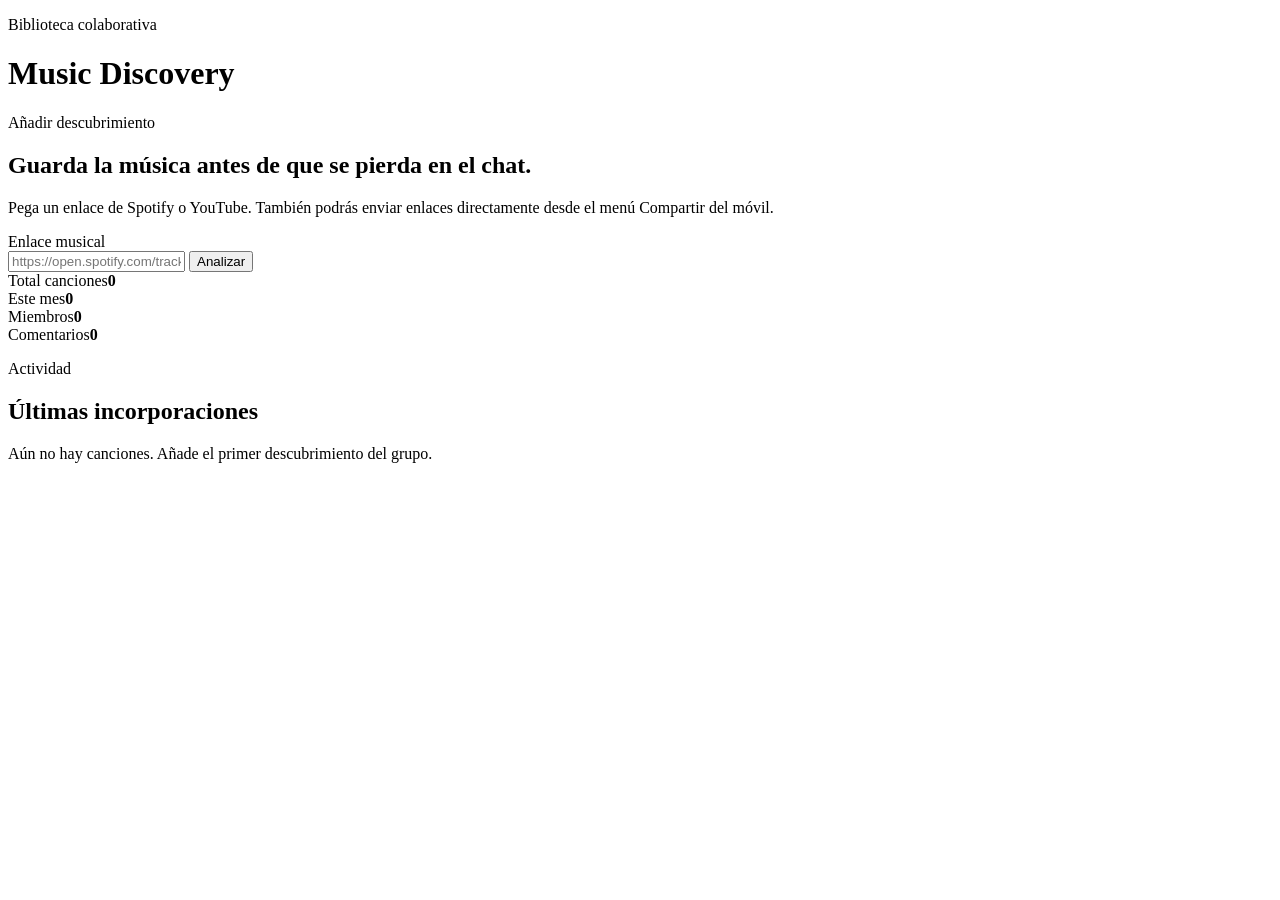
==== frontend/index.html @ 1d6a6ad3 "feat(frontend): add initial dashboard" ====
<!doctype html>
<html lang="es">
<head>
  <meta charset="utf-8">
  <meta name="viewport" content="width=device-width,initial-scale=1">
  <meta name="theme-color" content="#171717">
  <title>Music Discovery</title>
  <link rel="manifest" href="./manifest.webmanifest">
  <link rel="stylesheet" href="./css/main.css">
</head>
<body>
  <header class="topbar">
    <div>
      <p class="eyebrow">Biblioteca colaborativa</p>
      <h1>Music Discovery</h1>
    </div>
    <button id="installButton" class="button button-secondary" hidden>Instalar</button>
  </header>

  <main>
    <section class="hero panel">
      <div>
        <p class="eyebrow">Añadir descubrimiento</p>
        <h2>Guarda la música antes de que se pierda en el chat.</h2>
        <p>Pega un enlace de Spotify o YouTube. También podrás enviar enlaces directamente desde el menú Compartir del móvil.</p>
      </div>
      <form id="linkForm" class="share-form">
        <label for="musicUrl">Enlace musical</label>
        <div class="input-row">
          <input id="musicUrl" name="url" type="url" required placeholder="https://open.spotify.com/track/…">
          <button class="button" type="submit">Analizar</button>
        </div>
      </form>
      <div id="linkResult" class="result" hidden></div>
    </section>

    <section class="stats-grid" aria-label="Resumen">
      <article class="stat panel"><span>Total canciones</span><strong>0</strong></article>
      <article class="stat panel"><span>Este mes</span><strong>0</strong></article>
      <article class="stat panel"><span>Miembros</span><strong>0</strong></article>
      <article class="stat panel"><span>Comentarios</span><strong>0</strong></article>
    </section>

    <section class="panel">
      <div class="section-heading">
        <div><p class="eyebrow">Actividad</p><h2>Últimas incorporaciones</h2></div>
      </div>
      <div class="empty-state">
        <p>Aún no hay canciones. Añade el primer descubrimiento del grupo.</p>
      </div>
    </section>
  </main>

  <script type="module" src="./js/app.js"></script>
</body>
</html>
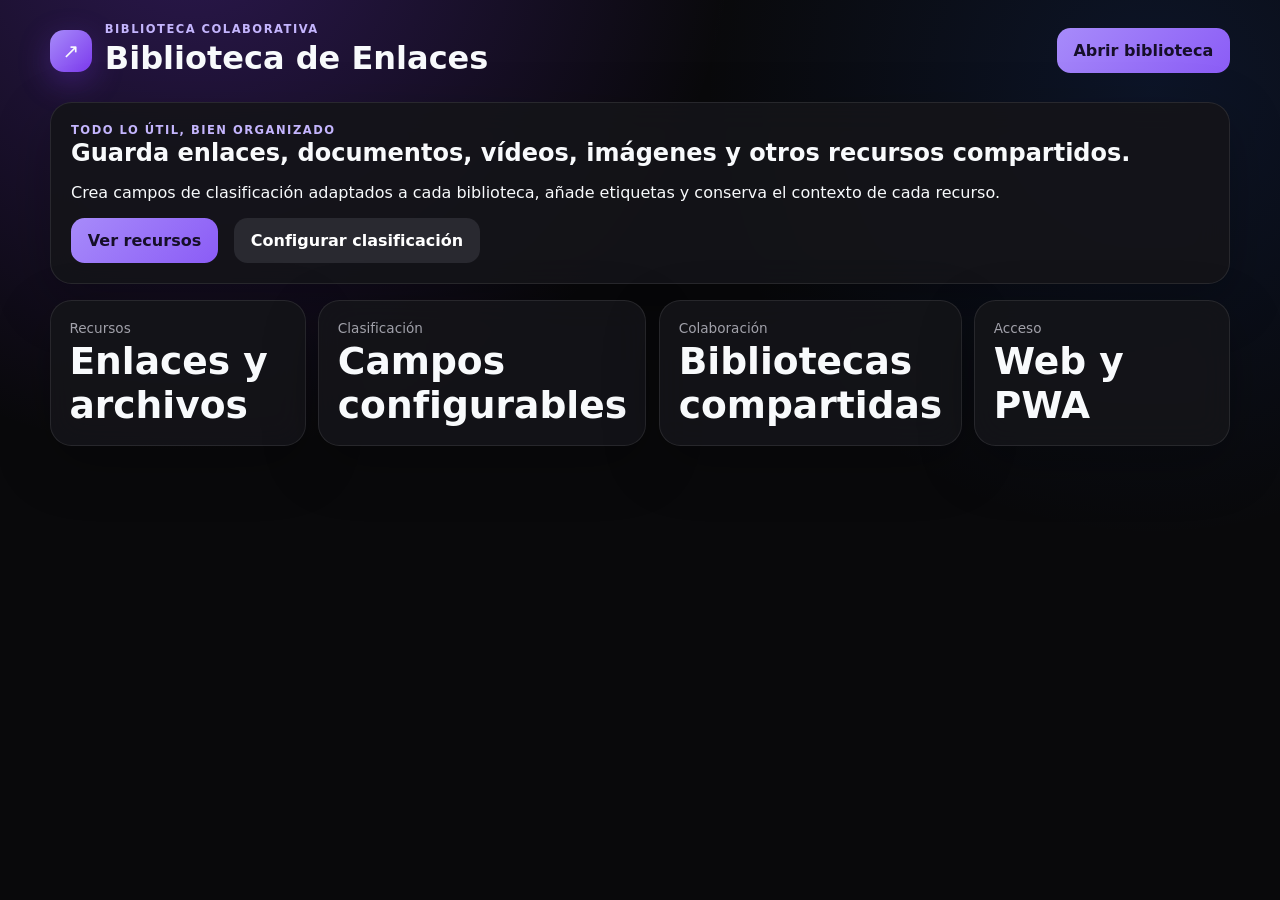
==== commit 7644e691: "Adaptar portada a Biblioteca de Enlaces" ====
--- a/frontend/index.html
+++ b/frontend/index.html
@@ -3,54 +3,47 @@
 <head>
   <meta charset="utf-8">
   <meta name="viewport" content="width=device-width,initial-scale=1">
-  <meta name="theme-color" content="#171717">
-  <title>Music Discovery</title>
+  <meta name="theme-color" content="#09090b">
+  <meta name="description" content="Biblioteca colaborativa para guardar, clasificar y compartir enlaces y recursos.">
+  <title>Biblioteca de Enlaces</title>
   <link rel="manifest" href="./manifest.webmanifest">
   <link rel="stylesheet" href="./css/main.css">
+  <link rel="stylesheet" href="./css/library-layout.css">
 </head>
 <body>
   <header class="topbar">
-    <div>
-      <p class="eyebrow">Biblioteca colaborativa</p>
-      <h1>Music Discovery</h1>
+    <div class="brand">
+      <div class="brand-mark">↗</div>
+      <div>
+        <p class="eyebrow">Biblioteca colaborativa</p>
+        <h1>Biblioteca de Enlaces</h1>
+      </div>
     </div>
-    <button id="installButton" class="button button-secondary" hidden>Instalar</button>
+    <a class="button" href="./resources.html">Abrir biblioteca</a>
   </header>
 
   <main>
-    <section class="hero panel">
+    <section class="hero panel panel-body">
       <div>
-        <p class="eyebrow">Añadir descubrimiento</p>
-        <h2>Guarda la música antes de que se pierda en el chat.</h2>
-        <p>Pega un enlace de Spotify o YouTube. También podrás enviar enlaces directamente desde el menú Compartir del móvil.</p>
+        <p class="eyebrow">Todo lo útil, bien organizado</p>
+        <h2>Guarda enlaces, documentos, vídeos, imágenes y otros recursos compartidos.</h2>
+        <p>Crea campos de clasificación adaptados a cada biblioteca, añade etiquetas y conserva el contexto de cada recurso.</p>
+        <div class="form-actions">
+          <a class="button" href="./resources.html">Ver recursos</a>
+          <a class="button button-secondary" href="./fields.html">Configurar clasificación</a>
+        </div>
       </div>
-      <form id="linkForm" class="share-form">
-        <label for="musicUrl">Enlace musical</label>
-        <div class="input-row">
-          <input id="musicUrl" name="url" type="url" required placeholder="https://open.spotify.com/track/…">
-          <button class="button" type="submit">Analizar</button>
-        </div>
-      </form>
-      <div id="linkResult" class="result" hidden></div>
     </section>
 
-    <section class="stats-grid" aria-label="Resumen">
-      <article class="stat panel"><span>Total canciones</span><strong>0</strong></article>
-      <article class="stat panel"><span>Este mes</span><strong>0</strong></article>
-      <article class="stat panel"><span>Miembros</span><strong>0</strong></article>
-      <article class="stat panel"><span>Comentarios</span><strong>0</strong></article>
-    </section>
-
-    <section class="panel">
-      <div class="section-heading">
-        <div><p class="eyebrow">Actividad</p><h2>Últimas incorporaciones</h2></div>
-      </div>
-      <div class="empty-state">
-        <p>Aún no hay canciones. Añade el primer descubrimiento del grupo.</p>
-      </div>
+    <section class="stats-grid" aria-label="Funciones principales">
+      <article class="stat panel"><span>Recursos</span><strong>Enlaces y archivos</strong></article>
+      <article class="stat panel"><span>Clasificación</span><strong>Campos configurables</strong></article>
+      <article class="stat panel"><span>Colaboración</span><strong>Bibliotecas compartidas</strong></article>
+      <article class="stat panel"><span>Acceso</span><strong>Web y PWA</strong></article>
     </section>
   </main>
 
-  <script type="module" src="./js/app.js"></script>
+  <script src="./js/config.js"></script>
+  <script src="./js/install.js"></script>
 </body>
 </html>
--- a/frontend/css/main.css
+++ b/frontend/css/main.css
@@ -0,0 +1 @@
+:root{font-family:Inter,ui-sans-serif,system-ui,-apple-system,BlinkMacSystemFont,"Segoe UI",sans-serif;color:#f8fafc;background:#09090b;font-synthesis:none;--surface:#151519;--surface-2:#1d1d23;--line:#2d2d35;--muted:#a1a1aa;--accent:#a78bfa;--accent-2:#7c3aed;--danger:#fb7185}*{box-sizing:border-box}body{margin:0;min-height:100vh;background:radial-gradient(circle at 15% -10%,rgba(124,58,237,.3),transparent 34rem),radial-gradient(circle at 90% 10%,rgba(37,99,235,.13),transparent 28rem),#09090b;color:#f8fafc}a{color:inherit}button,input,select,textarea{font:inherit}.topbar,main{width:min(1180px,calc(100% - 2rem));margin:auto}.topbar{display:flex;align-items:center;justify-content:space-between;gap:1rem;padding:1.4rem 0}.brand{display:flex;align-items:center;gap:.8rem}.brand-mark{display:grid;place-items:center;width:42px;height:42px;border-radius:14px;background:linear-gradient(135deg,var(--accent),var(--accent-2));box-shadow:0 10px 32px rgba(124,58,237,.32);font-size:1.25rem}.topbar h1,.panel h2,.music-card h3{margin:.15rem 0}.topbar nav{display:flex;gap:.55rem;flex-wrap:wrap}.eyebrow{margin:0;color:#c4b5fd;font-size:.72rem;font-weight:850;letter-spacing:.13em;text-transform:uppercase}main{display:grid;gap:1rem;padding-bottom:4rem}.panel{border:1px solid rgba(255,255,255,.09);border-radius:1.35rem;background:rgba(21,21,25,.9);box-shadow:0 18px 55px rgba(0,0,0,.25);backdrop-filter:blur(16px)}.button{display:inline-flex;align-items:center;justify-content:center;gap:.4rem;border:0;border-radius:.85rem;background:linear-gradient(135deg,var(--accent),#8b5cf6);color:#160f29;padding:.82rem 1.05rem;font-weight:850;text-decoration:none;cursor:pointer;transition:transform .16s ease,filter .16s ease}.button:hover{transform:translateY(-1px);filter:brightness(1.08)}.button:disabled{opacity:.55;cursor:wait}.button-secondary{background:#292930;color:#fff}.button-danger{background:#7f1d1d;color:#fff}.stats-grid{display:grid;grid-template-columns:repeat(4,1fr);gap:.8rem}.stat{padding:1.15rem}.stat span{display:block;color:var(--muted);font-size:.85rem}.stat strong{display:block;margin-top:.2rem;font-size:clamp(1.65rem,4vw,2.35rem)}.dashboard-grid{display:grid;grid-template-columns:1.3fr 1fr;gap:1rem}.workspace{display:grid;grid-template-columns:minmax(280px,360px) 1fr;gap:1rem;align-items:start}.sidebar{display:grid;gap:1rem;position:sticky;top:1rem}.panel-body{padding:1.25rem}.section-heading{display:flex;justify-content:space-between;align-items:end;gap:1rem;padding:1.25rem}.section-heading p{color:var(--muted);margin:.3rem 0 0}.share-form,.form-grid{display:grid;gap:.85rem}.form-grid{grid-template-columns:1fr 1fr}.share-form label,.field{display:grid;gap:.4rem;color:#e4e4e7;font-size:.88rem;font-weight:720}.field-wide{grid-column:1/-1}input,select,textarea{width:100%;border:1px solid var(--line);border-radius:.85rem;background:#0f0f13;color:#fff;padding:.82rem .9rem;outline:none;transition:border-color .15s,box-shadow .15s}input:focus,select:focus,textarea:focus{border-color:var(--accent);box-shadow:0 0 0 3px rgba(167,139,250,.14)}textarea{resize:vertical}.url-row{display:grid;grid-template-columns:1fr auto;gap:.55rem}.form-message{min-height:1.3rem;margin:.2rem 0 0;color:#c4b5fd;font-size:.88rem}.filters{display:grid;grid-template-columns:2fr repeat(4,1fr) auto;gap:.65rem;padding:0 1.25rem 1.25rem}.selection-bar{display:flex;align-items:center;justify-content:space-between;gap:1rem;margin:0 1.25rem 1rem;padding:.8rem 1rem;border:1px solid rgba(167,139,250,.35);border-radius:1rem;background:rgba(124,58,237,.12)}.selection-bar>div{display:flex;gap:.5rem;flex-wrap:wrap}.selection-bar .button{padding:.62rem .8rem;font-size:.82rem}.music-list{display:grid;grid-template-columns:repeat(2,minmax(0,1fr));gap:.85rem;padding:0 1.25rem 1.25rem}.music-card{position:relative;overflow:hidden;border:1px solid var(--line);border-radius:1.1rem;background:linear-gradient(145deg,#1b1b21,#131317)}.select-item{position:absolute;z-index:2;top:.6rem;right:.6rem;display:flex;align-items:center;gap:.35rem;border-radius:999px;background:rgba(9,9,11,.82);padding:.3rem .5rem;font-size:.72rem;color:#e4e4e7;cursor:pointer}.select-item input{width:auto;margin:0}.music-main{display:grid;grid-template-columns:112px 1fr;min-height:112px}.cover{width:112px;height:112px;object-fit:cover;background:linear-gradient(135deg,#312e81,#18181b)}.cover-placeholder{display:grid;place-items:center;font-size:2rem}.music-copy{padding:1rem;min-width:0}.music-card h3{font-size:1.08rem;line-height:1.25;padding-right:5rem}.music-card h3 a{text-decoration:none}.music-card h3 a:hover{text-decoration:underline}.artist{margin:.3rem 0;color:#d4d4d8}.meta{display:flex;flex-wrap:wrap;gap:.35rem;margin-top:.7rem}.chip{border-radius:999px;background:#292932;color:#d4d4d8;padding:.25rem .5rem;font-size:.7rem}.music-footer{display:flex;align-items:center;justify-content:space-between;gap:.7rem;padding:.75rem 1rem;border-top:1px solid var(--line)}.rating{display:flex;align-items:center;gap:.1rem}.rating button{border:0;background:transparent;color:#fbbf24;padding:.1rem;font-size:1.18rem;cursor:pointer}.rating small{color:var(--muted);margin-left:.35rem}.music-card details{border-top:1px solid var(--line);padding:.75rem 1rem}.music-card summary{cursor:pointer;color:#c4b5fd;font-weight:700}.comments p{padding:.65rem;border-radius:.7rem;background:#101014}.comment-form{display:flex;gap:.5rem}.comment-form input{flex:1}.empty-state{margin:1.25rem;padding:1.4rem;border:1px dashed #3f3f49;border-radius:1rem;color:var(--muted);text-align:center}.platform-spotify{color:#86efac}.platform-youtube{color:#fda4af}.metadata-preview{display:grid;grid-template-columns:64px 1fr;gap:.75rem;align-items:center;padding:.7rem;border-radius:.9rem;background:#101014}.metadata-preview img{width:64px;height:64px;border-radius:.7rem;object-fit:cover}.muted{color:var(--muted)}.recent-panel,.ranking-panel{overflow:hidden}.recent-list{display:grid;grid-template-columns:repeat(5,minmax(0,1fr));gap:.75rem;padding:0 1.25rem 1.25rem}.recent-item{display:grid;grid-template-columns:56px 1fr;gap:.7rem;align-items:center;min-width:0;padding:.7rem;border:1px solid var(--line);border-radius:.95rem;background:#101014}.recent-item img,.recent-cover{width:56px;height:56px;border-radius:.75rem;object-fit:cover;background:#262631}.recent-cover{display:grid;place-items:center}.recent-item strong,.recent-item p,.recent-item small{display:block;overflow:hidden;text-overflow:ellipsis;white-space:nowrap}.recent-item p{margin:.2rem 0;color:#d4d4d8}.recent-item small{color:var(--muted)}.ranking-list{display:grid;gap:.55rem;padding:0 1.25rem 1.25rem}.ranking-item{display:grid;grid-template-columns:28px 48px 1fr;gap:.7rem;align-items:center;padding:.55rem;border-radius:.85rem;background:#101014}.ranking-position{display:grid;place-items:center;width:28px;height:28px;border-radius:999px;background:#2d2145;color:#ddd6fe;font-weight:850}.ranking-item img,.ranking-cover{width:48px;height:48px;border-radius:.7rem;object-fit:cover;background:#262631}.ranking-cover{display:grid;place-items:center}.ranking-item p{margin:.15rem 0;color:#d4d4d8}.ranking-item small{color:#fbbf24}.edit-link{margin-top:.65rem;border:0;background:transparent;color:#c4b5fd;padding:0;font-weight:750;cursor:pointer}.edit-link:hover{text-decoration:underline}dialog{width:min(520px,calc(100% - 2rem));border:1px solid var(--line);border-radius:1.2rem;background:#151519;color:#fff;padding:0;box-shadow:0 30px 80px rgba(0,0,0,.55)}dialog::backdrop{background:rgba(0,0,0,.7);backdrop-filter:blur(4px)}.dialog-card{display:grid;gap:.9rem;padding:1.25rem}.dialog-heading,.dialog-actions{display:flex;align-items:center;justify-content:space-between;gap:1rem}.dialog-actions{justify-content:flex-end}.dialog-spacer{flex:1}.icon-button{border:0;background:#292930;color:#fff;border-radius:.7rem;width:2.4rem;height:2.4rem;font-size:1.4rem;cursor:pointer}@media(max-width:1050px){.dashboard-grid{grid-template-columns:1fr}.recent-list{grid-template-columns:repeat(3,1fr)}.filters{grid-template-columns:1fr 1fr 1fr}}@media(max-width:900px){.workspace{grid-template-columns:1fr}.sidebar{position:static}.filters{grid-template-columns:1fr 1fr}.music-list{grid-template-columns:1fr}.selection-bar{align-items:flex-start;flex-direction:column}}@media(max-width:640px){.topbar{align-items:flex-start}.topbar h1{font-size:1.15rem}.stats-grid{grid-template-columns:repeat(2,1fr)}.form-grid,.filters{grid-template-columns:1fr}.field-wide{grid-column:auto}.music-main{grid-template-columns:88px 1fr}.cover{width:88px;height:88px}.music-footer{align-items:flex-start;flex-direction:column}.comment-form{flex-direction:column}.url-row{grid-template-columns:1fr}.recent-list{grid-template-columns:1fr}.dialog-actions{align-items:stretch;flex-direction:column}.dialog-actions .button{width:100%}.dialog-spacer{display:none}.selection-bar>div{display:grid;width:100%}.selection-bar .button{width:100%}}
--- a/frontend/css/library-layout.css
+++ b/frontend/css/library-layout.css
@@ -0,0 +1 @@
+.active-group{display:flex;align-items:center;justify-content:space-between;gap:1rem;padding:1rem 1.2rem}.active-group>div{display:flex;align-items:center;gap:1rem}.group-picker select{min-width:240px;padding:.65rem .8rem;font-size:1rem;font-weight:800}.add-music-panel{overflow:hidden}.panel-form{padding:0 1.25rem 1.25rem}.form-actions{display:flex;align-items:center;gap:1rem;flex-wrap:wrap}.form-actions .form-message{flex:1}.recent-link{text-decoration:none;transition:border-color .18s ease,transform .18s ease,background .18s ease}.recent-link:hover,.recent-link:focus-visible{border-color:var(--accent);background:#17171d;transform:translateY(-2px);outline:none}.music-card{scroll-margin-top:1rem}.music-card.recent-highlight{border-color:var(--accent);box-shadow:0 0 0 3px rgba(167,139,250,.18),0 18px 55px rgba(0,0,0,.3)}.sr-only{position:absolute;width:1px;height:1px;padding:0;margin:-1px;overflow:hidden;clip:rect(0,0,0,0);white-space:nowrap;border:0}[hidden]{display:none!important}@media(max-width:640px){.active-group{align-items:stretch;flex-direction:column}.active-group>div{display:block}.group-picker select{min-width:0;margin-top:.35rem}.active-group .button{width:100%}.form-actions{align-items:stretch;flex-direction:column}.form-actions .button{width:100%}}
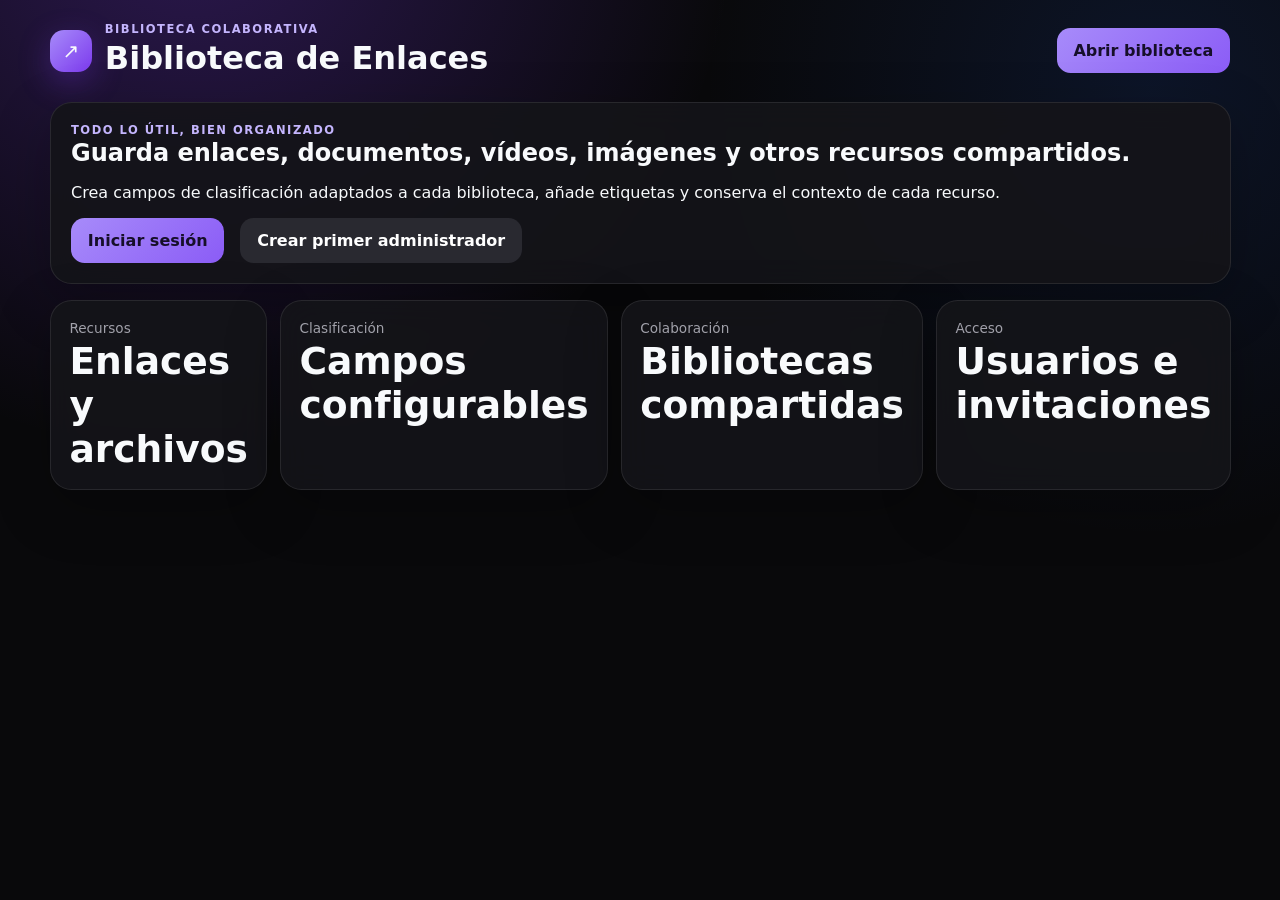
==== commit 132c6d94: "Enlazar configuración inicial de usuarios" ====
--- a/frontend/index.html
+++ b/frontend/index.html
@@ -29,8 +29,8 @@
         <h2>Guarda enlaces, documentos, vídeos, imágenes y otros recursos compartidos.</h2>
         <p>Crea campos de clasificación adaptados a cada biblioteca, añade etiquetas y conserva el contexto de cada recurso.</p>
         <div class="form-actions">
-          <a class="button" href="./resources.html">Ver recursos</a>
-          <a class="button button-secondary" href="./fields.html">Configurar clasificación</a>
+          <a class="button" href="./resources.html">Iniciar sesión</a>
+          <a class="button button-secondary" href="./setup.html">Crear primer administrador</a>
         </div>
       </div>
     </section>
@@ -39,7 +39,7 @@
       <article class="stat panel"><span>Recursos</span><strong>Enlaces y archivos</strong></article>
       <article class="stat panel"><span>Clasificación</span><strong>Campos configurables</strong></article>
       <article class="stat panel"><span>Colaboración</span><strong>Bibliotecas compartidas</strong></article>
-      <article class="stat panel"><span>Acceso</span><strong>Web y PWA</strong></article>
+      <article class="stat panel"><span>Acceso</span><strong>Usuarios e invitaciones</strong></article>
     </section>
   </main>
 
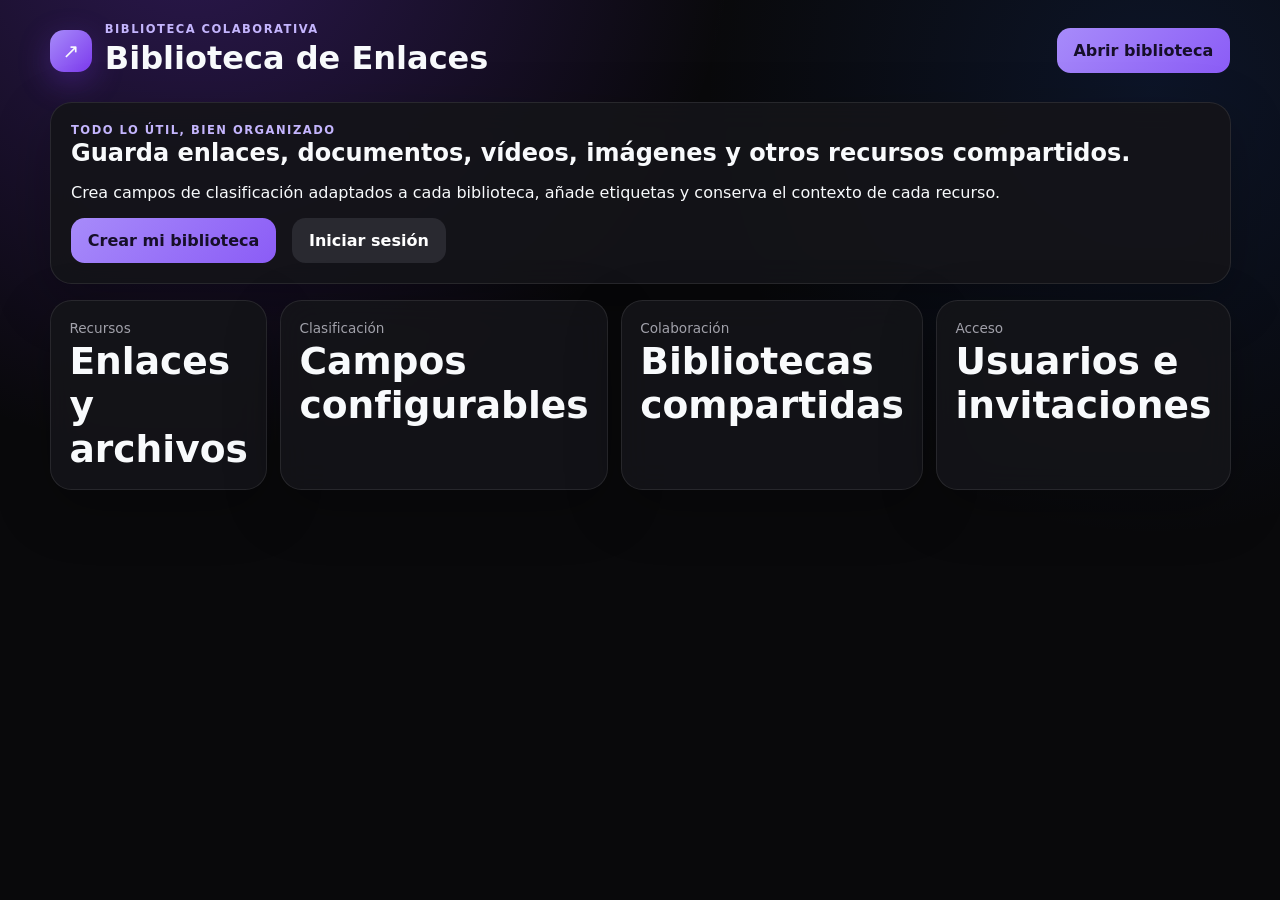
==== commit 989c3db3: "Ofrecer creación segura de bibliotecas" ====
--- a/frontend/index.html
+++ b/frontend/index.html
@@ -29,8 +29,8 @@
         <h2>Guarda enlaces, documentos, vídeos, imágenes y otros recursos compartidos.</h2>
         <p>Crea campos de clasificación adaptados a cada biblioteca, añade etiquetas y conserva el contexto de cada recurso.</p>
         <div class="form-actions">
-          <a class="button" href="./resources.html">Iniciar sesión</a>
-          <a class="button button-secondary" href="./setup.html">Crear primer administrador</a>
+          <a class="button" href="./register.html">Crear mi biblioteca</a>
+          <a class="button button-secondary" href="./resources.html">Iniciar sesión</a>
         </div>
       </div>
     </section>
